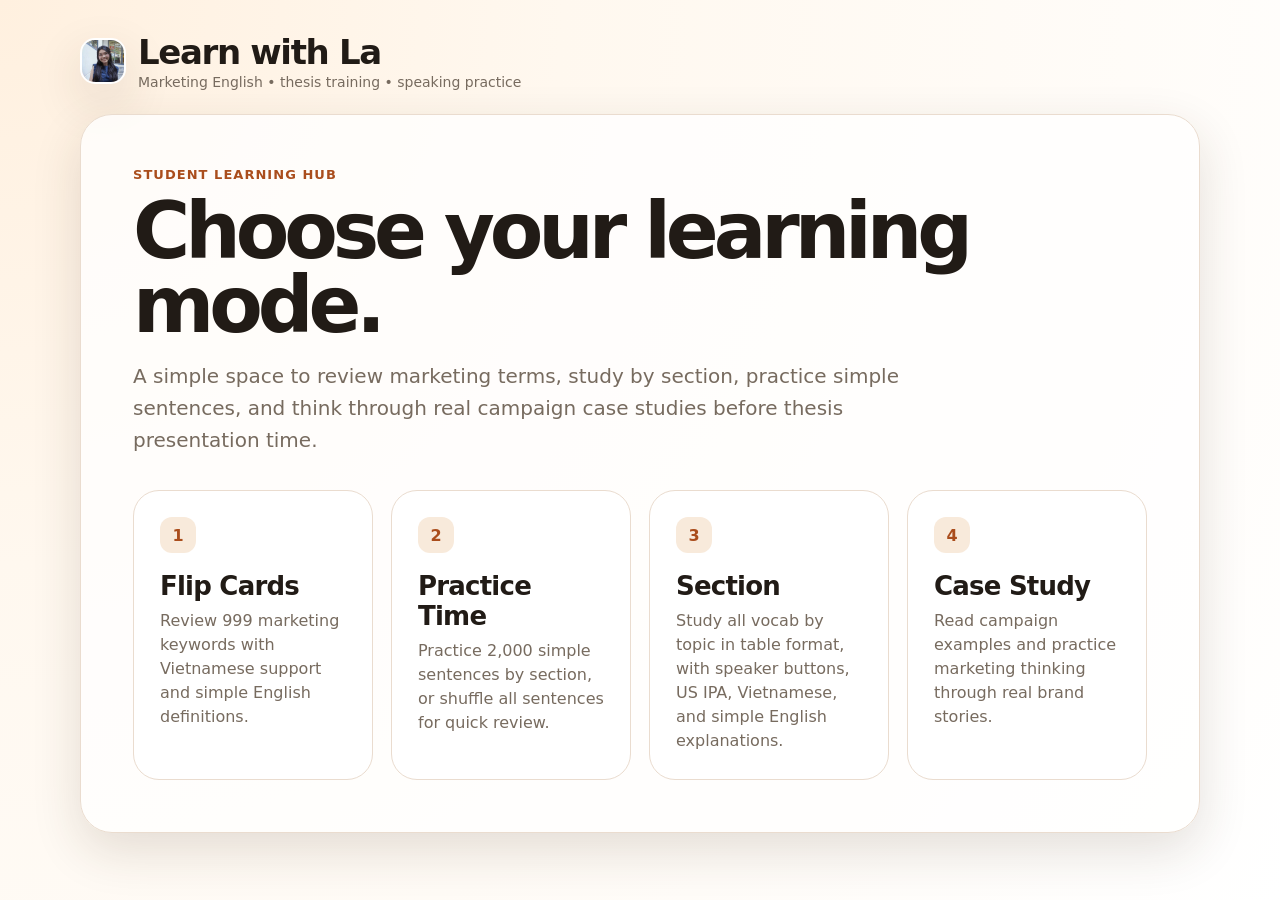
==== index.html @ 6bad89d5 "Add files via upload" ====
<!DOCTYPE html>
<html lang="en">
<head>
  <meta charset="UTF-8" />
  <meta name="viewport" content="width=device-width, initial-scale=1.0" />
  <title>Learn with La — Marketing English Training</title>
  <meta name="description" content="A cute study hub for marketing vocabulary, practice sentences, and case studies for thesis presentation preparation." />
  <meta property="og:title" content="Learn with La — Marketing English Training" />
  <meta property="og:description" content="A cute study hub for marketing vocabulary, practice sentences, and case studies for thesis presentation preparation." />
  <meta property="og:type" content="website" />
  <meta property="og:url" content="https://learnwithla.github.io/marketing-thesis-training/" />
  <meta property="og:image" content="https://learnwithla.github.io/marketing-thesis-training/og-image.png" />
  <meta name="twitter:card" content="summary_large_image" />
  <meta name="twitter:title" content="Learn with La — Marketing English Training" />
  <meta name="twitter:description" content="A cute study hub for marketing vocabulary, practice sentences, and case studies for thesis presentation preparation." />
  <meta name="twitter:image" content="https://learnwithla.github.io/marketing-thesis-training/og-image.png" />
  <link rel="icon" href="la-logo.jpg" />
  <link rel="stylesheet" href="styles.css" />
</head>
<body>
  <div class="app">
    <header class="topbar">
      <a class="brand" href="index.html" aria-label="Go to homepage">
        <img class="logo-img" src="la-logo.jpg" alt="La logo" />
        <div>
          <h1>Learn with La</h1>
          <p>Marketing English • thesis training • speaking practice</p>
        </div>
      </a>
    </header>

    <main class="hero">
      <section class="hero-card">
        <div class="eyebrow">Student learning hub</div>
        <h2>Choose your learning mode.</h2>
        <p class="subtitle">A simple space to review marketing terms, study by section, practice simple sentences, and think through real campaign case studies before thesis presentation time.</p>

        <div class="option-grid">
          <a class="option" href="vocab.html">
            <div class="num">1</div>
            <h3>Flip Cards</h3>
            <p>Review 999 marketing keywords with Vietnamese support and simple English definitions.</p>
          </a>
          <a class="option" href="practice.html">
            <div class="num">2</div>
            <h3>Practice Time</h3>
            <p>Practice 2,000 simple sentences by section, or shuffle all sentences for quick review.</p>
          </a>
          <a class="option" href="section.html">
            <div class="num">3</div>
            <h3>Section</h3>
            <p>Study all vocab by topic in table format, with speaker buttons, US IPA, Vietnamese, and simple English explanations.</p>
          </a>
          <a class="option" href="casestudy.html">
            <div class="num">4</div>
            <h3>Case Study</h3>
            <p>Read campaign examples and practice marketing thinking through real brand stories.</p>
          </a>
        </div>
      </section>
    </main>
  </div>
</body>
</html>
---- styles.css ----
:root {
      --bg: #fff8ef;
      --card: #ffffff;
      --ink: #211b16;
      --muted: #776b5f;
      --line: #eadccf;
      --accent: #d96c2c;
      --accent-dark: #aa4d1c;
      --soft: #f8eadb;
      --success: #2e7356;
      --purple: #6c50c7;
      --shadow: 0 18px 50px rgba(63, 39, 20, 0.14);
      --radius: 24px;
    }
    * { box-sizing: border-box; }
    html { scroll-behavior: smooth; }
    body {
      margin: 0;
      font-family: Inter, ui-sans-serif, system-ui, -apple-system, BlinkMacSystemFont, "Segoe UI", sans-serif;
      background: radial-gradient(circle at top left, #fff0df 0, var(--bg) 36%, #ffffff 100%);
      color: var(--ink);
      min-height: 100vh;
    }
    button, select, input { font: inherit; }
    a { color: inherit; }
    .app { width: min(1120px, calc(100% - 32px)); margin: 0 auto; padding: 32px 0 48px; }
    .topbar { display: flex; align-items: center; justify-content: space-between; gap: 16px; margin-bottom: 24px; }
    .brand { display: flex; gap: 12px; align-items: center; text-decoration: none; }
    .logo { width: 42px; height: 42px; border-radius: 14px; background: var(--ink); color: #fff; display: grid; place-items: center; font-weight: 800; box-shadow: var(--shadow); }
    .brand h1 { margin: 0; font-size: clamp(22px, 4vw, 34px); letter-spacing: -0.04em; }
    .brand p { margin: 2px 0 0; color: var(--muted); font-size: 14px; }
    .nav { display: flex; align-items: center; gap: 8px; flex-wrap: wrap; justify-content: flex-end; }
    .nav a, .nav button { border: 1px solid var(--line); background: #fff; border-radius: 999px; padding: 10px 14px; cursor: pointer; color: var(--ink); text-decoration: none; }
    .nav a:hover, .nav button:hover, .nav .active { border-color: var(--accent); color: var(--accent-dark); }
    .hero { min-height: 72vh; display: grid; align-items: center; }
    .hero-card { background: rgba(255,255,255,.78); border: 1px solid var(--line); border-radius: 32px; padding: clamp(24px, 5vw, 52px); box-shadow: var(--shadow); }
    .eyebrow { color: var(--accent-dark); font-weight: 800; text-transform: uppercase; letter-spacing: .08em; font-size: 13px; margin-bottom: 12px; }
    .hero h2 { margin: 0; font-size: clamp(38px, 7vw, 78px); line-height: .95; letter-spacing: -0.065em; }
    .subtitle { color: var(--muted); font-size: clamp(16px, 2vw, 20px); max-width: 780px; line-height: 1.6; margin: 18px 0 0; }
    .option-grid { display: grid; grid-template-columns: repeat(auto-fit, minmax(220px, 1fr)); gap: 18px; margin-top: 34px; }
    .option { text-align: left; border: 1px solid var(--line); background: #fff; border-radius: 26px; padding: 26px; cursor: pointer; transition: transform .18s ease, box-shadow .18s ease, border-color .18s ease; min-height: 180px; text-decoration: none; color: inherit; display: block; }
    .option:hover { transform: translateY(-4px); border-color: var(--accent); box-shadow: var(--shadow); }
    .option .num { width: 36px; height: 36px; border-radius: 12px; background: var(--soft); color: var(--accent-dark); display: grid; place-items: center; font-weight: 900; margin-bottom: 18px; }
    .option h3 { margin: 0 0 8px; font-size: 26px; letter-spacing: -0.03em; }
    .option p { margin: 0; color: var(--muted); line-height: 1.5; }
    .page-title { margin: 26px 0 8px; font-size: clamp(34px, 6vw, 64px); line-height: 1; letter-spacing: -0.06em; }
    .page-subtitle { margin: 0 0 22px; color: var(--muted); font-size: 17px; line-height: 1.6; max-width: 780px; }
    .toolbar { display: flex; flex-wrap: wrap; gap: 12px; align-items: center; justify-content: space-between; margin: 18px 0 22px; }
    .filters { display: flex; flex-wrap: wrap; gap: 10px; align-items: center; }
    .filters select, .filters input { border: 1px solid var(--line); background: #fff; color: var(--ink); padding: 11px 14px; border-radius: 14px; outline: none; }
    .filters input { min-width: 280px; }
    .pill { display: inline-flex; align-items: center; gap: 8px; border: 1px solid var(--line); background: #fff; color: var(--muted); border-radius: 999px; padding: 10px 14px; font-size: 14px; }
    .study-wrap { display: grid; gap: 22px; }
    .card-panel { background: rgba(255,255,255,.84); border: 1px solid var(--line); border-radius: 32px; padding: clamp(20px, 5vw, 44px); box-shadow: var(--shadow); min-height: 440px; display: grid; align-items: center; }
    .flash-card { border: 0; width: 100%; background: transparent; padding: 0; cursor: pointer; text-align: center; color: inherit; min-height: 300px; display: grid; place-items: center; }
    .week-tag { display: inline-flex; align-items: center; justify-content: center; background: var(--soft); color: var(--accent-dark); border-radius: 999px; padding: 8px 14px; font-size: 13px; font-weight: 800; margin-bottom: 18px; }
    .term { font-size: clamp(38px, 8vw, 78px); line-height: 1; letter-spacing: -0.07em; font-weight: 900; margin: 0 auto; max-width: 920px; }
    .definition { font-size: clamp(22px, 3.8vw, 38px); line-height: 1.22; letter-spacing: -0.035em; font-weight: 750; margin: 0 auto; max-width: 900px; }
    .flipped-term { font-size: clamp(34px, 6vw, 60px); line-height: 1.02; letter-spacing: -0.06em; font-weight: 900; margin: 0 auto 8px; max-width: 920px; }
    .vi-term { font-size: clamp(20px, 3vw, 30px); line-height: 1.2; font-weight: 800; color: var(--accent-dark); margin: 0 auto 24px; max-width: 900px; }
    .hint { color: var(--muted); margin-top: 28px; font-size: 15px; }
    .kbd { border: 1px solid var(--line); border-bottom-width: 3px; border-radius: 8px; padding: 2px 7px; background: #fff; font-size: 13px; }
    .example-small { color: var(--muted); margin: 26px auto 0; max-width: 820px; line-height: 1.6; font-size: 16px; }
    .controls { display: flex; flex-wrap: wrap; justify-content: center; gap: 12px; }
    .btn { border: 0; background: var(--accent); color: #fff; padding: 13px 18px; border-radius: 16px; cursor: pointer; font-weight: 800; box-shadow: 0 8px 20px rgba(217,108,44,.22); }
    .btn:hover { background: var(--accent-dark); }
    .btn.secondary { background: #fff; color: var(--ink); border: 1px solid var(--line); box-shadow: none; }
    .btn.secondary:hover { border-color: var(--accent); color: var(--accent-dark); }
    .progress { height: 10px; background: #fff; border: 1px solid var(--line); border-radius: 999px; overflow: hidden; }
    .bar { height: 100%; width: 0%; background: linear-gradient(90deg, var(--accent), #f3a35c); transition: width .2s ease; }
    .sentence { font-size: clamp(24px, 4.4vw, 50px); line-height: 1.16; letter-spacing: -0.05em; font-weight: 850; margin: 0; }
    .blank { display: inline-block; color: var(--accent-dark); background: var(--soft); border: 2px dashed var(--accent); border-radius: 14px; padding: 0 12px 4px; cursor: pointer; min-width: 130px; text-align: center; }
    .blank.revealed { color: #fff; background: var(--success); border-color: var(--success); }
    .practice-definition { color: var(--muted); margin: 26px 0 0; font-size: 17px; line-height: 1.6; opacity: .42; }
    .practice-definition.visible { opacity: 1; }
    .status-line { color: var(--muted); font-size: 14px; margin: 8px 0 0; }
    .empty { text-align: center; color: var(--muted); font-size: 18px; }
    @media (max-width: 820px) {
      .topbar { align-items: flex-start; flex-direction: column; }
      .nav { justify-content: flex-start; }
      .option-grid { grid-template-columns: 1fr; }
      .filters input { min-width: 100%; }
      .toolbar { align-items: stretch; }
      .filters { width: 100%; }
      .filters select, .filters input { width: 100%; }
      .card-panel { min-height: 380px; }
    }

    /* Profile photo logo */
    .logo-img {
      width: 46px;
      height: 46px;
      border-radius: 15px;
      object-fit: cover;
      display: block;
      box-shadow: var(--shadow);
      border: 2px solid #fff;
      background: var(--ink);
    }

    /* Speaker + IPA styles for vocab cards */
    .flash-card:focus-visible {
      outline: 3px solid rgba(217,108,44,.35);
      outline-offset: 10px;
      border-radius: 24px;
    }
    .term-line, .flipped-term-line {
      display: flex;
      flex-wrap: wrap;
      align-items: center;
      justify-content: center;
      gap: 12px;
      margin: 0 auto;
      max-width: 980px;
    }
    .flipped-term-line { margin-bottom: 8px; }
    .speak-btn {
      border: 1px solid var(--line);
      background: #fff;
      color: var(--accent-dark);
      min-width: 48px;
      height: 48px;
      border-radius: 999px;
      display: inline-grid;
      place-items: center;
      cursor: pointer;
      box-shadow: 0 8px 20px rgba(63, 39, 20, 0.08);
    }
    .speak-btn:hover, .speak-btn:focus {
      border-color: var(--accent);
      background: var(--soft);
      outline: none;
    }
    .speak-btn.speaking {
      background: var(--accent);
      color: #fff;
      border-color: var(--accent);
    }
    .ipa {
      color: var(--muted);
      font-family: ui-serif, Georgia, "Times New Roman", serif;
      font-size: clamp(18px, 2.6vw, 28px);
      letter-spacing: .01em;
      margin: 14px auto 0;
      max-width: 920px;
      line-height: 1.35;
    }
    .voice-note {
      margin-top: 10px;
      color: var(--muted);
      font-size: 13px;
      text-align: center;
    }
    .speaker-toolbar {
      display: flex;
      flex-wrap: wrap;
      justify-content: center;
      gap: 10px;
      margin-top: 16px;
    }
    .mini-btn {
      border: 1px solid var(--line);
      background: #fff;
      color: var(--ink);
      border-radius: 999px;
      padding: 8px 12px;
      font-size: 13px;
      cursor: pointer;
    }
    .mini-btn:hover {
      border-color: var(--accent);
      color: var(--accent-dark);
    }
    @media (max-width: 640px) {
      .speak-btn { min-width: 44px; height: 44px; }
      .ipa { font-size: 18px; }
      .logo-img { width: 42px; height: 42px; border-radius: 14px; }
    }



/* Section table page */
.section-hero { margin-bottom: 24px; }
.section-title { margin: 0; font-size: clamp(38px, 7vw, 76px); line-height: .95; letter-spacing: -0.065em; }
.section-tools { display: flex; flex-wrap: wrap; gap: 12px; align-items: center; justify-content: space-between; margin-top: 26px; }
.section-tools input { flex: 1 1 340px; border: 1px solid var(--line); background: #fff; color: var(--ink); padding: 13px 15px; border-radius: 16px; outline: none; }
.section-toc { display: grid; grid-template-columns: repeat(auto-fit, minmax(240px, 1fr)); gap: 12px; margin-top: 22px; }
.section-toc-card { border: 1px solid var(--line); background: #fff; border-radius: 20px; padding: 16px; text-align: left; cursor: pointer; display: grid; grid-template-columns: auto 1fr; column-gap: 12px; row-gap: 4px; align-items: center; transition: transform .18s ease, box-shadow .18s ease, border-color .18s ease; }
.section-toc-card:hover, .section-toc-card.active { transform: translateY(-3px); border-color: var(--accent); box-shadow: 0 12px 30px rgba(63, 39, 20, .10); }
.section-toc-card span { width: 38px; height: 38px; border-radius: 13px; display: grid; place-items: center; color: var(--accent-dark); background: var(--soft); font-weight: 900; grid-row: span 2; }
.section-toc-card strong { line-height: 1.25; font-size: 15px; }
.section-toc-card small { color: var(--muted); }
.section-output { scroll-margin-top: 24px; }
.section-empty { background: #fff; border: 1px solid var(--line); border-radius: 24px; padding: 34px; box-shadow: var(--shadow); }
.section-table-card { background: rgba(255,255,255,.9); border: 1px solid var(--line); border-radius: 32px; padding: clamp(18px, 4vw, 34px); box-shadow: var(--shadow); margin-top: 24px; }
.section-table-head { display: flex; gap: 14px; justify-content: space-between; align-items: flex-start; margin-bottom: 18px; }
.section-table-head h2 { margin: 0; font-size: clamp(30px, 5vw, 54px); line-height: 1; letter-spacing: -0.055em; }
.section-table-head p { margin: 10px 0 0; color: var(--muted); }
.section-table-wrap { overflow-x: auto; border: 1px solid var(--line); border-radius: 18px; background: #fff; }
.section-table { width: 100%; min-width: 760px; border-collapse: collapse; }
.section-table th { background: #b13d4b; color: #fff; text-align: left; padding: 13px 14px; font-size: 14px; }
.section-table td { border-top: 1px solid #ead3d3; vertical-align: top; padding: 14px; line-height: 1.45; }
.section-table tbody tr:nth-child(odd) td { background: #fae9eb; }
.section-table tbody tr:nth-child(even) td { background: #fff; }
.section-word-cell { width: 38%; }
.section-meaning-cell { width: 62%; }
.section-row-number { display: inline-flex; color: var(--muted); font-size: 12px; font-weight: 800; margin-bottom: 8px; }
.table-word-line { display: flex; align-items: center; gap: 10px; flex-wrap: wrap; }
.table-word-line strong { font-size: 17px; color: var(--ink); }
.table-speak { min-width: 36px; height: 36px; font-size: 15px; box-shadow: none; }
.table-ipa { margin-top: 8px; color: var(--muted); font-family: ui-serif, Georgia, "Times New Roman", serif; font-size: 16px; }
.table-vi { font-weight: 850; color: var(--accent-dark); margin-bottom: 6px; }
.table-definition { color: var(--ink); }
@media (max-width: 820px) {
  .section-table-head { flex-direction: column; }
  .section-tools input { flex-basis: 100%; }
}
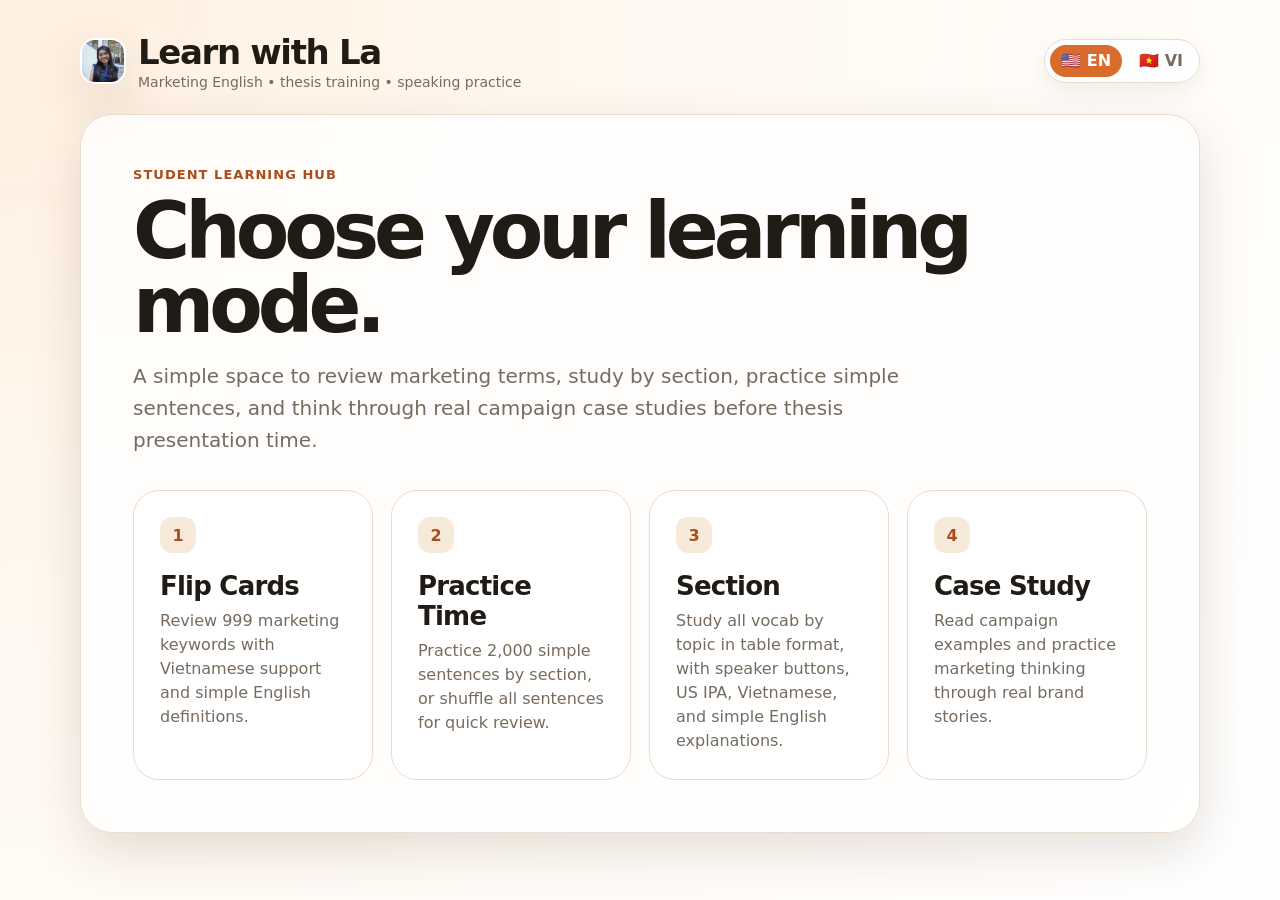
==== commit 9b5f7f3a: "Add files via upload" ====
--- a/index.html
+++ b/index.html
@@ -23,42 +23,47 @@
       <a class="brand" href="index.html" aria-label="Go to homepage">
         <img class="logo-img" src="la-logo.jpg" alt="La logo" />
         <div>
-          <h1>Learn with La</h1>
-          <p>Marketing English • thesis training • speaking practice</p>
+          <h1 data-i18n="learnWithLa">Learn with La</h1>
+          <p data-i18n="brandTagline">Marketing English • thesis training • speaking practice</p>
         </div>
       </a>
+      <div class="lang-switch" role="group" aria-label="Language" data-i18n-attr="aria-label:langLabel">
+        <button type="button" data-set-lang="en">🇺🇸 EN</button>
+        <button type="button" data-set-lang="vi">🇻🇳 VI</button>
+      </div>
     </header>
 
     <main class="hero">
       <section class="hero-card">
-        <div class="eyebrow">Student learning hub</div>
-        <h2>Choose your learning mode.</h2>
-        <p class="subtitle">A simple space to review marketing terms, study by section, practice simple sentences, and think through real campaign case studies before thesis presentation time.</p>
+        <div class="eyebrow" data-i18n="homeEyebrow">Student learning hub</div>
+        <h2 data-i18n="homeTitle">Choose your learning mode.</h2>
+        <p class="subtitle" data-i18n="homeSubtitle">A simple space to review marketing terms, study by section, practice simple sentences, and think through real campaign case studies before thesis presentation time.</p>
 
         <div class="option-grid">
           <a class="option" href="vocab.html">
             <div class="num">1</div>
-            <h3>Flip Cards</h3>
-            <p>Review 999 marketing keywords with Vietnamese support and simple English definitions.</p>
+            <h3 data-i18n="flipCards">Flip Cards</h3>
+            <p data-i18n="homeVocabDesc">Review 999 marketing keywords with Vietnamese support and simple English definitions.</p>
           </a>
           <a class="option" href="practice.html">
             <div class="num">2</div>
-            <h3>Practice Time</h3>
-            <p>Practice 2,000 simple sentences by section, or shuffle all sentences for quick review.</p>
+            <h3 data-i18n="practiceTime">Practice Time</h3>
+            <p data-i18n="homePracticeDesc">Practice 2,000 simple sentences by section, or shuffle all sentences for quick review.</p>
           </a>
           <a class="option" href="section.html">
             <div class="num">3</div>
-            <h3>Section</h3>
-            <p>Study all vocab by topic in table format, with speaker buttons, US IPA, Vietnamese, and simple English explanations.</p>
+            <h3 data-i18n="section">Section</h3>
+            <p data-i18n="homeSectionDesc">Study all vocab by topic in table format, with speaker buttons, US IPA, Vietnamese, and simple English explanations.</p>
           </a>
           <a class="option" href="casestudy.html">
             <div class="num">4</div>
-            <h3>Case Study</h3>
-            <p>Read campaign examples and practice marketing thinking through real brand stories.</p>
+            <h3 data-i18n="caseStudy">Case Study</h3>
+            <p data-i18n="homeCaseDesc">Read campaign examples and practice marketing thinking through real brand stories.</p>
           </a>
         </div>
       </section>
     </main>
   </div>
+  <script src="lang.js"></script>
 </body>
 </html>
--- a/styles.css
+++ b/styles.css
@@ -215,3 +215,84 @@
   .section-table-head { flex-direction: column; }
   .section-tools input { flex-basis: 100%; }
 }
+
+/* Section PDF print/download modal */
+.section-table-actions { display: flex; flex-wrap: wrap; gap: 10px; justify-content: flex-end; align-items: center; }
+.download-print-btn { font-weight: 850; }
+.primary-print-btn { background: var(--accent); color: #fff; border-color: var(--accent); font-weight: 850; }
+.primary-print-btn:hover { color: #fff; border-color: var(--accent-dark); background: var(--accent-dark); }
+.pdf-modal[hidden] { display: none !important; }
+.pdf-modal { position: fixed; inset: 0; z-index: 1000; display: grid; place-items: center; padding: 22px; background: rgba(34, 25, 20, .42); backdrop-filter: blur(5px); }
+.pdf-modal-box { width: min(460px, 100%); position: relative; background: #fff; border: 1px solid var(--line); border-radius: 28px; padding: 30px; box-shadow: 0 30px 80px rgba(63, 39, 20, .24); text-align: center; }
+.pdf-close { position: absolute; top: 14px; right: 14px; width: 36px; height: 36px; border-radius: 999px; border: 1px solid var(--line); background: #fff; color: var(--muted); cursor: pointer; font-size: 22px; line-height: 1; }
+.pdf-close:hover { color: var(--accent-dark); border-color: var(--accent); }
+.pdf-icon { width: 54px; height: 54px; margin: 0 auto 14px; display: grid; place-items: center; border-radius: 18px; background: var(--soft); color: var(--accent-dark); font-size: 26px; }
+.pdf-modal-box h3 { margin: 0; font-size: 28px; letter-spacing: -0.04em; }
+.pdf-modal-box p { color: var(--muted); line-height: 1.55; margin: 12px 0 0; }
+.pdf-actions { display: flex; justify-content: center; gap: 10px; margin-top: 22px; flex-wrap: wrap; }
+.print-only { display: none; }
+
+@media print {
+  @page { margin: 14mm; }
+  * { box-shadow: none !important; }
+  body { background: #fff !important; color: #111 !important; }
+  .app { max-width: none !important; padding: 0 !important; }
+  .topbar,
+  .section-hero,
+  .voice-note,
+  .section-table-head,
+  .section-table-actions,
+  .speak-btn,
+  .pdf-modal { display: none !important; }
+  .section-output { margin: 0 !important; padding: 0 !important; scroll-margin-top: 0 !important; }
+  .section-table-card { display: block !important; margin: 0 !important; padding: 0 !important; border: 0 !important; border-radius: 0 !important; background: #fff !important; }
+  .print-only { display: block !important; }
+  .print-title { margin: 0 0 14px !important; border-bottom: 2px solid #b13d4b; padding-bottom: 10px; }
+  .print-title h1 { margin: 0 0 4px !important; font-size: 17pt !important; letter-spacing: 0 !important; }
+  .print-title h2 { margin: 0 !important; font-size: 13pt !important; letter-spacing: 0 !important; }
+  .print-title p { margin: 5px 0 0 !important; color: #555 !important; font-size: 9pt !important; }
+  .section-table-wrap { overflow: visible !important; border: 0 !important; border-radius: 0 !important; }
+  .section-table { width: 100% !important; min-width: 0 !important; border-collapse: collapse !important; font-size: 9pt !important; }
+  .section-table thead { display: table-header-group; }
+  .section-table th { background: #b13d4b !important; color: #fff !important; padding: 7px 8px !important; -webkit-print-color-adjust: exact; print-color-adjust: exact; }
+  .section-table td { padding: 7px 8px !important; border: 1px solid #e5caca !important; -webkit-print-color-adjust: exact; print-color-adjust: exact; }
+  .section-table tbody tr:nth-child(odd) td { background: #fae9eb !important; -webkit-print-color-adjust: exact; print-color-adjust: exact; }
+  .section-row-number { font-size: 7pt !important; margin-bottom: 3px !important; }
+  .table-word-line strong { font-size: 10pt !important; }
+  .table-ipa { font-size: 9pt !important; color: #555 !important; }
+  .table-vi { color: #7a2e0f !important; }
+}
+
+/* Language switcher */
+.lang-switch {
+  display: inline-flex;
+  align-items: center;
+  gap: 6px;
+  border: 1px solid var(--line);
+  background: rgba(255,255,255,.86);
+  border-radius: 999px;
+  padding: 5px;
+  box-shadow: 0 8px 20px rgba(63, 39, 20, 0.07);
+}
+.lang-switch button {
+  border: 0;
+  background: transparent;
+  color: var(--muted);
+  border-radius: 999px;
+  padding: 8px 11px;
+  cursor: pointer;
+  font-weight: 850;
+  line-height: 1;
+}
+.lang-switch button:hover,
+.lang-switch button:focus-visible {
+  color: var(--accent-dark);
+  outline: none;
+}
+.lang-switch button.active {
+  background: var(--accent);
+  color: #fff;
+}
+@media (max-width: 820px) {
+  .lang-switch { margin-top: 4px; }
+}
